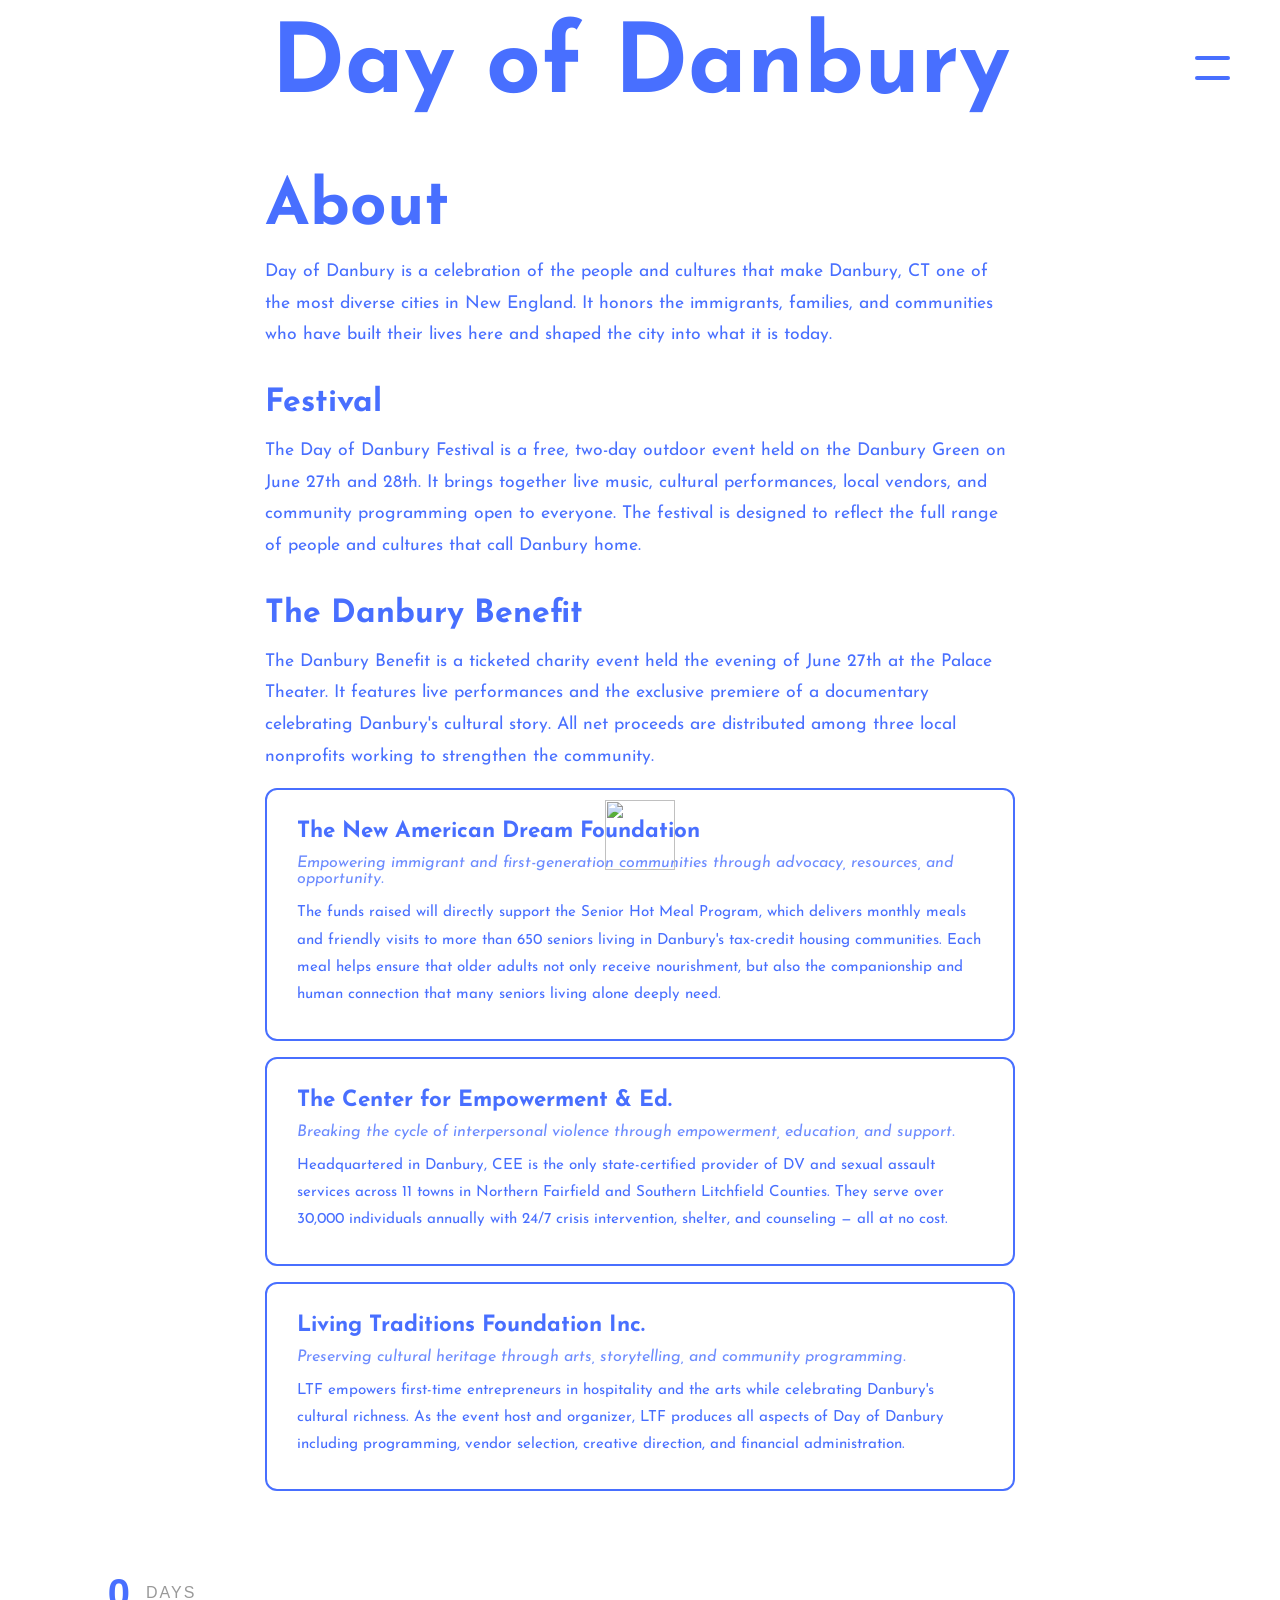
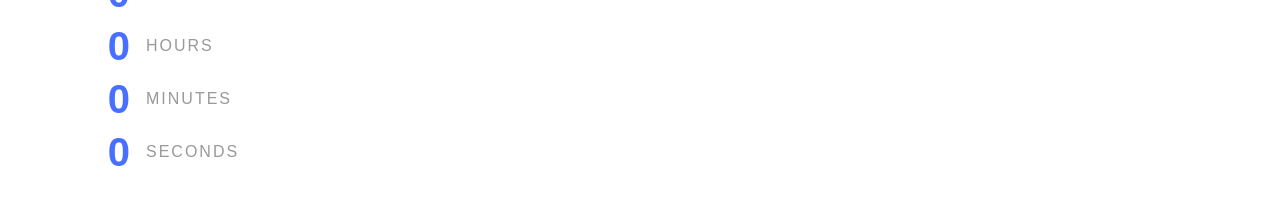
==== About.html @ 227df3ca "initial commit" ====
<!DOCTYPE html>
<html lang="en">
<head>
  <meta charset="UTF-8">
  <meta name="viewport" content="width=device-width, initial-scale=1.0">
  <title>About - Day of Danbury</title>
  <link rel="stylesheet" href="style.css">
  <style>
    @import url('https://fonts.googleapis.com/css2?family=Josefin+Sans:wght@400;700&display=swap');

    .about-content * {
      font-family: 'Futura', 'Josefin Sans', 'Century Gothic', Arial, sans-serif;
      color: #486FFF;
    }

    .about-body {
      font-family: 'Futura', 'Josefin Sans', 'Century Gothic', Arial, sans-serif;
      color: #486FFF;
    }

    .about-subheading {
      font-family: 'Futura', 'Josefin Sans', 'Century Gothic', Arial, sans-serif;
      color: #486FFF;
    }

    .nonprofit-desc {
      font-family: 'Futura', 'Josefin Sans', 'Century Gothic', Arial, sans-serif;
      font-weight: 400;
      font-size: 0.95rem;
      color: #486FFF;
      line-height: 1.8;
    }

    .nonprofit-mission {
      font-family: 'Futura', 'Josefin Sans', 'Century Gothic', Arial, sans-serif;
      color: #486FFF;
    }

    .nonprofit-name {
      font-family: 'Futura', 'Josefin Sans', 'Century Gothic', Arial, sans-serif;
      color: #486FFF;
    }

    .title {
      font-family: 'Futura', 'Josefin Sans', 'Century Gothic', Arial, sans-serif;
      font-weight: 700;
    }

    .hamburger.active {
      position: fixed;
      right: 50px;
      top: 40px;
      transform: none;
    }
  </style>
</head>
<body>

  <!-- Header -->
  <header class="header">
    <a href="index.html" class="title">Day of Danbury</a>
    <div class="hamburger" id="hamburger">
      <span></span>
      <span></span>
    </div>
  </header>

  <!-- Slide-in Menu -->
  <nav class="menu" id="menu">
    <ul> 
      <li><a href="About.html">About</a></li>
      <li><a href="Vendors.html">Vendors</a></li>
      <li><a href="Sponsors.html">Sponsors</a></li>
      <li><a href="Donate.html">Donate</a></li>
      <li><a href="Contact.html">Contact</a></li>
    </ul>
  </nav>

  <!-- Main Content -->
  <div class="container">
    <div class="about-content">

      <h2 class="subpage-title">About</h2>

      <p class="about-body">Day of Danbury is a celebration of the people and cultures that make Danbury, CT one of the most diverse cities in New England. It honors the immigrants, families, and communities who have built their lives here and shaped the city into what it is today.</p>

      <h3 class="about-subheading">Festival</h3>
      <p class="about-body">The Day of Danbury Festival is a free, two-day outdoor event held on the Danbury Green on June 27th and 28th. It brings together live music, cultural performances, local vendors, and community programming open to everyone. The festival is designed to reflect the full range of people and cultures that call Danbury home.</p>

      <h3 class="about-subheading">The Danbury Benefit</h3>
      <p class="about-body">The Danbury Benefit is a ticketed charity event held the evening of June 27th at the Palace Theater. It features live performances and the exclusive premiere of a documentary celebrating Danbury's cultural story. All net proceeds are distributed among three local nonprofits working to strengthen the community.</p>

      <!-- Nonprofit Boxes -->
      <div class="nonprofit-box">
        <a href="https://www.thenewamericandreamfoundation.org/" target="_blank" class="nonprofit-name">The New American Dream Foundation</a>
        <p class="nonprofit-mission">Empowering immigrant and first-generation communities through advocacy, resources, and opportunity.</p>
        <p class="nonprofit-desc">The funds raised will directly support the Senior Hot Meal Program, which delivers monthly meals and friendly visits to more than 650 seniors living in Danbury's tax-credit housing communities. Each meal helps ensure that older adults not only receive nourishment, but also the companionship and human connection that many seniors living alone deeply need.</p>
      </div>

      <div class="nonprofit-box">
        <a href="https://www.thecenterct.org/who-we-are/" target="_blank" class="nonprofit-name">The Center for Empowerment &amp; Ed.</a>
        <p class="nonprofit-mission">Breaking the cycle of interpersonal violence through empowerment, education, and support.</p>
        <p class="nonprofit-desc">Headquartered in Danbury, CEE is the only state-certified provider of DV and sexual assault services across 11 towns in Northern Fairfield and Southern Litchfield Counties. They serve over 30,000 individuals annually with 24/7 crisis intervention, shelter, and counseling — all at no cost.</p>
      </div>

      <div class="nonprofit-box">
        <span class="nonprofit-name no-link">Living Traditions Foundation Inc.</span>
        <p class="nonprofit-mission">Preserving cultural heritage through arts, storytelling, and community programming.</p>
        <p class="nonprofit-desc">LTF empowers first-time entrepreneurs in hospitality and the arts while celebrating Danbury's cultural richness. As the event host and organizer, LTF produces all aspects of Day of Danbury including programming, vendor selection, creative direction, and financial administration.</p>
      </div>

    </div>
  </div>

  <!-- Countdown -->
  <div class="countdown">
    <span class="time"><span id="days">0</span><span class="label">DAYS</span></span>
    <span class="time"><span id="hours">0</span><span class="label">HOURS</span></span>
    <span class="time"><span id="minutes">0</span><span class="label">MINUTES</span></span>
    <span class="time"><span id="seconds">0</span><span class="label">SECONDS</span></span>
  </div>

  <script>
    const targetDate = new Date("June 27, 2026 12:00:00 GMT-0400").getTime();
    function updateCountdown() {
      const now = new Date().getTime();
      const distance = targetDate - now;
      if (distance < 0) return;
      document.getElementById("days").innerText    = Math.floor(distance / (1000*60*60*24));
      document.getElementById("hours").innerText   = Math.floor((distance % (1000*60*60*24)) / (1000*60*60));
      document.getElementById("minutes").innerText = Math.floor((distance % (1000*60*60)) / (1000*60));
      document.getElementById("seconds").innerText = Math.floor((distance % (1000*60)) / 1000);
    }
    setInterval(updateCountdown, 1000);
    updateCountdown();

    document.getElementById("hamburger").addEventListener("click", () => {
      document.getElementById("hamburger").classList.toggle("active");
      document.getElementById("menu").classList.toggle("active");
    });
  </script>

  <!-- Static Home Button -->
  <img src="images/Blue Button.png" id="homeBtnStatic" onclick="window.location.href='index.html'">

</body>
</html>
---- style.css ----
/* ---------------- Base ---------------- */
* {
  box-sizing: border-box;
  margin: 0;
  padding: 0;
}
body, html {
  width: 100%;
  height: 100%;
  font-family: Arial, sans-serif;
  background-color: #fff;
  display: flex;
  flex-direction: column;
  justify-content: space-between;
  align-items: center;
}

/* ---------------- Header ---------------- */
.header {
  width: 100%;
  display: flex;
  justify-content: center;
  align-items: center;
  padding: 20px 50px;
  position: relative;
  z-index: 50;
}
.title {
  font-size: 6rem;
  font-weight: bold;
  color: #486FFF;
  text-decoration: none;
  cursor: default;
}

/* ---------------- Hamburger ---------------- */
.hamburger {
  width: 35px;
  height: 24px;
  display: flex;
  flex-direction: column;
  justify-content: space-between;
  cursor: pointer;
  position: absolute;
  right: 50px;
  top: 50%;
  transform: translateY(-50%);
  z-index: 60;
}
.hamburger span {
  display: block;
  height: 4px;
  background: #486FFF;
  border-radius: 2px;
  transition: all 0.4s ease, background 0.4s ease;
  transform-origin: center;
}

/* X animation — 2 spans only */
.hamburger.active span:nth-child(1) {
  transform: translateY(10px) rotate(45deg);
  background: #fff;
}
.hamburger.active span:nth-child(2) {
  transform: translateY(-10px) rotate(-45deg);
  background: #fff;
}

/* ---------------- Menu Panel ---------------- */
.menu {
  position: fixed;
  top: 0;
  right: 0;
  width: 30%;
  height: 100%;
  background-color: #486FFF;
  box-shadow: -4px 0 10px rgba(0,0,0,0.3);
  display: flex;
  flex-direction: column;
  justify-content: flex-start;
  padding-top: 100px;
  padding-left: 30px;
  opacity: 0;
  pointer-events: none;
  transform: translateX(100%);
  transition: opacity 0.5s ease, transform 0.5s ease;
  z-index: 10;
}
.menu.active {
  opacity: 1;
  pointer-events: auto;
  transform: translateX(0);
}
.menu ul {
  list-style: none;
  padding: 0;
  margin: 0;
}
.menu li {
  margin: 30px 0;
}
.menu a {
  color: #fff;
  text-decoration: none;
  font-size: 5rem;
  font-weight: bold;
  transition: opacity 0.3s ease;
}
.menu a:hover {
  opacity: 0.7;
}


/* ---------------- Logo Wrapper / Horizontal Split ---------------- */
.container {
  display: flex;
  justify-content: center;
  align-items: center;
  flex: 1;
  position: relative;
  width: 100%;
}
.logo-wrapper {
  position: relative;
  width: 300px;
  height: 300px;
  cursor: pointer;
}

/* All logos share this base — positioned from center */
#mainLogo,
.clone {
  width: 100%;
  height: 100%;
  position: absolute;
  top: 50%;
  left: 50%;
  transform: translate(-50%, -50%) scale(1);
  transition: transform 0.8s ease, opacity 0.8s ease;
  pointer-events: none;
}
#mainLogo {
  z-index: 2;
  pointer-events: auto;
}
.clone {
  opacity: 0;
  z-index: 1;
}

/* Hover pulse on main logo — only before split */
.logo-wrapper:not(.active) #mainLogo:hover {
  transform: translate(-50%, -50%) scale(1.3);
  transition: transform 0.3s ease;
}

/* --- Active state --- */

/* Main logo hidden during split — JS flyer handles the shrink animation */
.logo-wrapper.active #mainLogo {
  opacity: 0;
  z-index: 0;
  pointer-events: none;
}

/* clone2 (TNAD Blue) center — raised above mainLogo */
.logo-wrapper.active .clone2 {
  opacity: 1;
  z-index: 3;
  transform: translate(-50%, -50%) scale(1);
  pointer-events: auto;
}

/* clone1 (Center 4 Blue) moves LEFT */
.logo-wrapper.active .clone1 {
  opacity: 1;
  z-index: 3;
  transform: translate(calc(-50% - 340px), -50%) scale(1);
  pointer-events: auto;
}

/* clone3 (Blue Button copy) moves RIGHT */
.logo-wrapper.active .clone3 {
  opacity: 1;
  z-index: 3;
  transform: translate(calc(-50% + 340px), -50%) scale(1);
  pointer-events: auto;
}

/* ---------------- Clone hover pulses — after split ---------------- */
.logo-wrapper.active .clone1:hover {
  transform: translate(calc(-50% - 340px), -50%) scale(1.12);
  transition: transform 0.3s ease;
  cursor: pointer;
}
.logo-wrapper.active .clone2:hover {
  transform: translate(-50%, -50%) scale(1.12);
  transition: transform 0.3s ease;
  cursor: pointer;
}
.logo-wrapper.active .clone3:hover {
  transform: translate(calc(-50% + 340px), -50%) scale(1.12);
  transition: transform 0.3s ease;
  cursor: pointer;
}

/* ---------------- Countdown ---------------- */
.countdown {
  width: 100%;
  padding: 40px 0 40px 50px;
  display: flex;
  flex-direction: column;
  align-items: flex-start;
  gap: 8px;
}
.time {
  display: flex;
  align-items: center;
  gap: 16px;
}
.time span:first-child {
  font-size: 2.5rem;
  font-weight: bold;
  color: #486FFF;
  min-width: 80px;
  text-align: right;
}
.label {
  font-size: 1rem;
  color: #999;
  letter-spacing: 2px;
  text-transform: uppercase;
}


/* ---------------- Animation Area ---------------- */
.animation-area {
  display: flex;
  flex-direction: column;
  align-items: center;
  gap: 80px;
  position: relative;
  margin-top: 140px;
}

/* ---------------- Event Buttons ---------------- */
.event-buttons {
  display: flex;
  justify-content: center;
  gap: 120px;
  opacity: 0;
  transform: translateY(20px);
  transition: opacity 0.8s ease, transform 0.8s ease;
  pointer-events: none;
}
.event-buttons.visible {
  opacity: 1;
  transform: translateY(0);
  pointer-events: auto;
}
.event-btn {
  width: 300px;
  height: 300px;
  object-fit: contain;
  cursor: pointer;
  transition: transform 0.3s ease;
}
.event-btn:hover {
  transform: scale(1.1);
}



/* ---------------- Subpage Content ---------------- */
.subpage-content {
  display: flex;
  flex-direction: column;
  align-items: center;
  justify-content: center;
  gap: 20px;
  text-align: center;
}
.subpage-title {
  font-size: 4rem;
  font-weight: bold;
  color: #486FFF;
}
.coming-soon {
  font-size: 2rem;
  color: #486FFF;
  opacity: 0.6;
  letter-spacing: 3px;
}

/* ---------------- About Text ---------------- */
.about-text {
  font-size: 1.4rem;
  color: #486FFF;
  max-width: 700px;
  text-align: center;
  line-height: 1.8;
}

/* ---------------- About Page ---------------- */
.about-content {
  max-width: 750px;
  width: 90%;
  display: flex;
  flex-direction: column;
  align-items: flex-start;
  gap: 16px;
  padding: 40px 0;
  text-align: left;
}
.about-subheading {
  font-size: 2rem;
  font-weight: bold;
  color: #486FFF;
  margin-top: 20px;
}
.about-body {
  font-size: 1.1rem;
  color: #333;
  line-height: 1.8;
}

/* ---------------- Home Button (shrunken main logo) ---------------- */
#homeBtn {
  display: none;
  width: 70px;
  height: 70px;
  cursor: pointer;
  opacity: 0;
  transition: opacity 0.3s ease;
  position: fixed;
  bottom: 30px;
  left: 50%;
  transform: translateX(-50%);
  z-index: 5;
}
#homeBtn.visible {
  display: block;
  opacity: 1;
}
#homeBtn:hover {
  transform: translateX(-50%) scale(1.15);
}

/* ---------------- Static Home Button (other pages) ---------------- */
#homeBtnStatic {
  display: block;
  width: 70px;
  height: 70px;
  cursor: pointer;
  position: fixed;
  bottom: 30px;
  left: 50%;
  transform: translateX(-50%);
  z-index: 5;
  transition: transform 0.3s ease;
}
#homeBtnStatic:hover {
  transform: translateX(-50%) scale(1.15);
}

/* ---------------- Festival Page ---------------- */
.fest-content {
  display: flex;
  flex-direction: column;
  align-items: center;
  text-align: center;
  gap: 24px;
  max-width: 700px;
  padding: 40px 20px;
}
.fest-dates {
  font-size: 2rem;
  font-weight: bold;
  color: #486FFF;
  letter-spacing: 2px;
}
.fest-body {
  font-size: 1.1rem;
  color: #486FFF;
  line-height: 1.8;
}

/* ---------------- Festival Page ---------------- */
.fest-content {
  display: flex;
  flex-direction: column;
  align-items: center;
  text-align: center;
  gap: 24px;
  max-width: 700px;
  padding: 40px 20px;
}
.fest-dates {
  font-size: 2rem;
  font-weight: bold;
  color: #486FFF;
  letter-spacing: 2px;
}
.fest-body {
  font-size: 1.1rem;
  color: #466FFF;
  line-height: 1.8;
}

/* ---------------- Benefit Page ---------------- */
.benefit-content {
  display: flex;
  flex-direction: column;
  align-items: center;
  text-align: center;
  gap: 30px;
  max-width: 700px;
  width: 90%;
  padding: 40px 20px 100px 20px;
}
.benefit-tagline {
  font-size: 1.3rem;
  font-weight: bold;
  color: #486FFF;
  letter-spacing: 3px;
}
.nonprofit-box {
  width: 100%;
  border: 2.5px solid #486FFF;
  border-radius: 12px;
  padding: 30px;
  display: flex;
  flex-direction: column;
  gap: 12px;
  text-align: left;
}
.nonprofit-name {
  font-size: 1.4rem;
  font-weight: bold;
  color: #486FFF;
  text-decoration: none;
  transition: opacity 0.2s ease;
}
a.nonprofit-name:hover {
  opacity: 0.7;
  text-decoration: underline;
}
.nonprofit-name.no-link {
  cursor: default;
}
.nonprofit-mission {
  font-size: 1rem;
  font-style: italic;
  color: #486FFF;
  opacity: 0.8;
}
.nonprofit-desc {
  font-size: 0.95rem;
  color: #809AFF;
  line-height: 1.8;
}
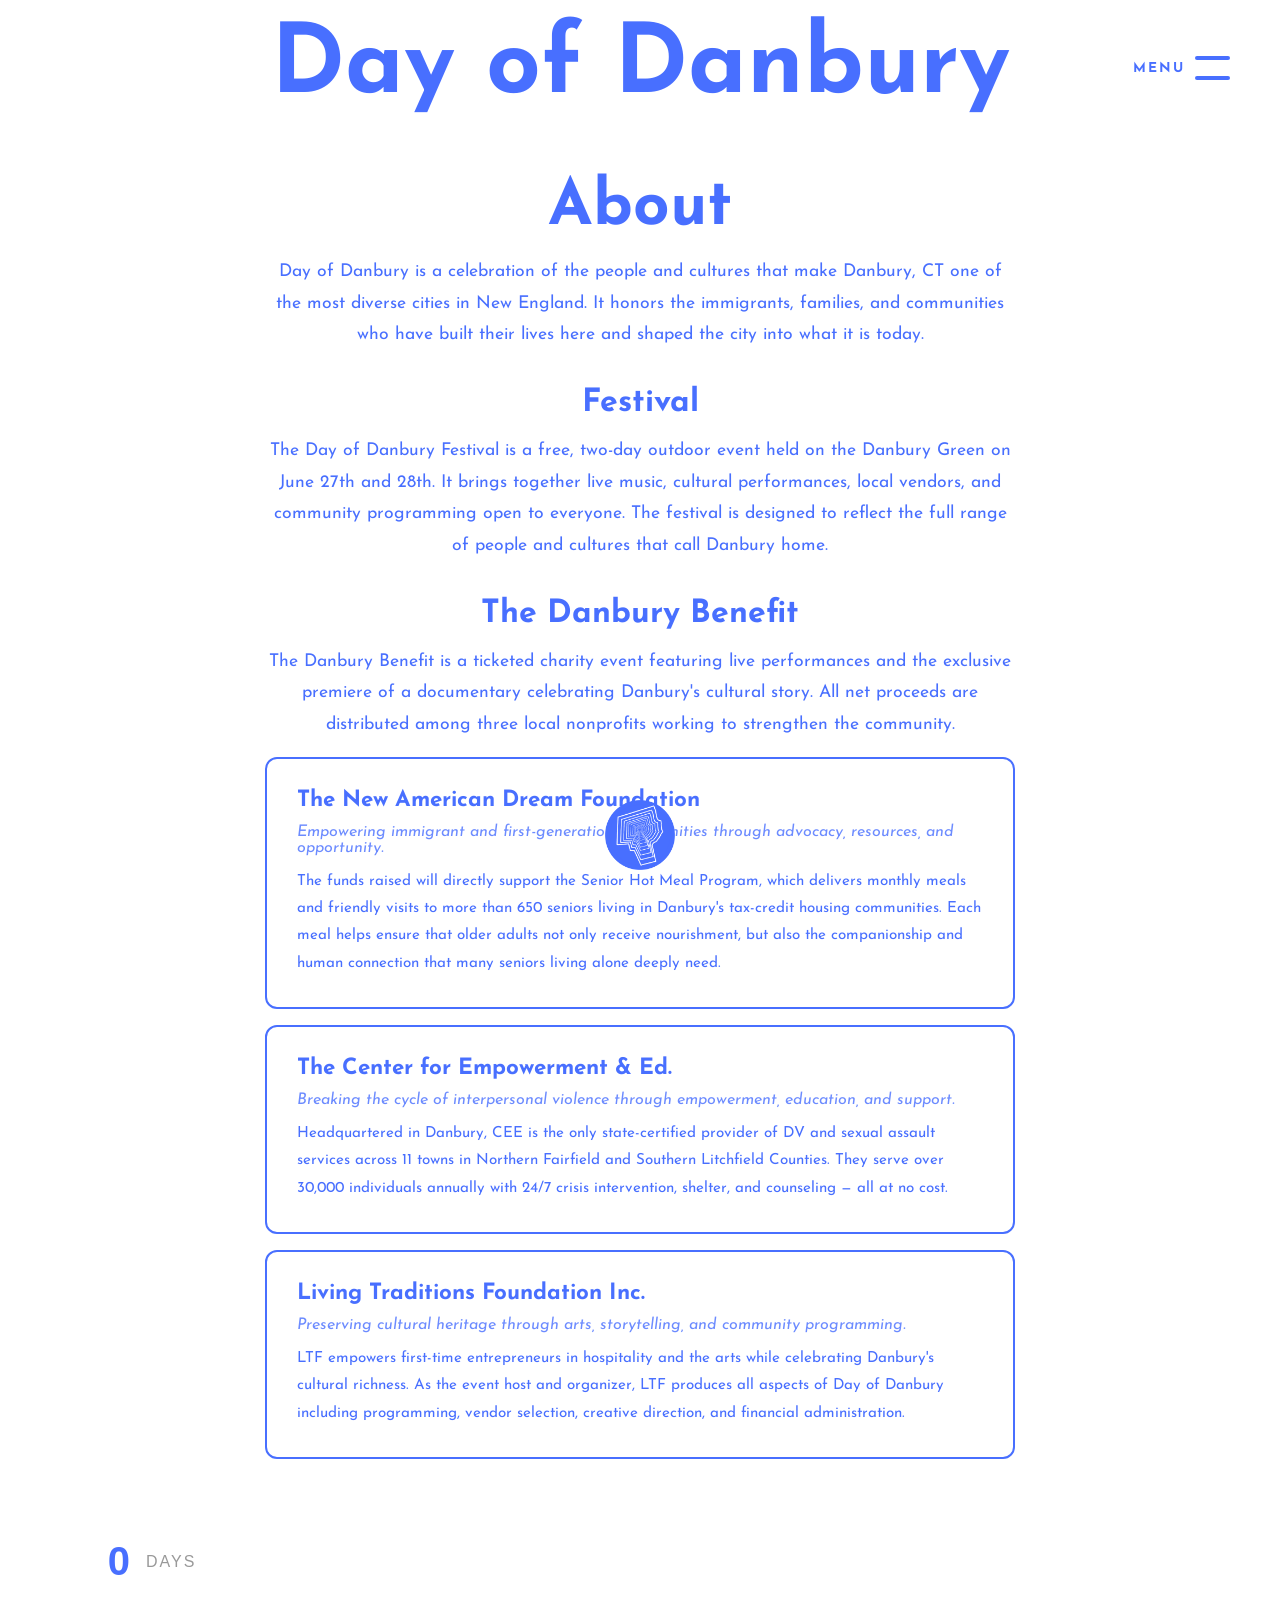
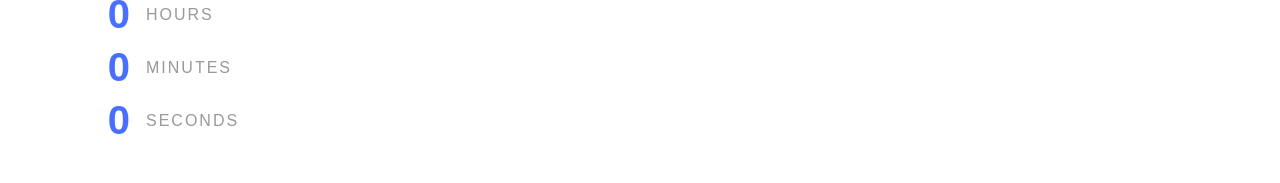
==== commit a2336763: "update pages" ====
--- a/About.html
+++ b/About.html
@@ -5,69 +5,51 @@
   <meta name="viewport" content="width=device-width, initial-scale=1.0">
   <title>About - Day of Danbury</title>
   <link rel="stylesheet" href="style.css">
+  <link href="https://fonts.googleapis.com/css2?family=Josefin+Sans:wght@400;700&display=swap" rel="stylesheet">
   <style>
-    @import url('https://fonts.googleapis.com/css2?family=Josefin+Sans:wght@400;700&display=swap');
+    .title { font-family: 'Futura', 'Josefin Sans', 'Century Gothic', Arial, sans-serif; font-weight: 700; }
+    .hamburger-wrap { position: absolute; right: 50px; top: 50%; transform: translateY(-50%); display: flex; align-items: center; gap: 10px; cursor: pointer; z-index: 60; }
+    .hamburger-wrap.active { position: fixed; top: 40px; right: 50px; transform: none; }
+    .menu-label, .close-label { font-family: 'Futura', 'Josefin Sans', 'Century Gothic', Arial, sans-serif; font-size: 0.85rem; font-weight: 700; letter-spacing: 2px; text-transform: uppercase; user-select: none; transition: opacity 0.3s ease; }
+    .menu-label { color: #486FFF; opacity: 1; }
+    .close-label { color: #fff; opacity: 0; position: absolute; right: 45px; pointer-events: none; }
+    .hamburger-wrap.active .menu-label { opacity: 0; pointer-events: none; }
+    .hamburger-wrap.active .close-label { opacity: 1; pointer-events: auto; }
+    .hamburger { position: static; transform: none; right: auto; top: auto; flex-shrink: 0; }
+    .hamburger.active span:nth-child(1) { transform: translateY(10px) rotate(45deg); background: #fff; }
+    .hamburger.active span:nth-child(2) { transform: translateY(-10px) rotate(-45deg); background: #fff; }
 
-    .about-content * {
-      font-family: 'Futura', 'Josefin Sans', 'Century Gothic', Arial, sans-serif;
-      color: #486FFF;
+    .about-content {
+      max-width: 750px;
+      width: 90%;
+      display: flex;
+      flex-direction: column;
+      align-items: center;
+      gap: 16px;
+      padding: 40px 0;
+      text-align: center;
     }
-
-    .about-body {
-      font-family: 'Futura', 'Josefin Sans', 'Century Gothic', Arial, sans-serif;
-      color: #486FFF;
-    }
-
-    .about-subheading {
-      font-family: 'Futura', 'Josefin Sans', 'Century Gothic', Arial, sans-serif;
-      color: #486FFF;
-    }
-
-    .nonprofit-desc {
-      font-family: 'Futura', 'Josefin Sans', 'Century Gothic', Arial, sans-serif;
-      font-weight: 400;
-      font-size: 0.95rem;
-      color: #486FFF;
-      line-height: 1.8;
-    }
-
-    .nonprofit-mission {
-      font-family: 'Futura', 'Josefin Sans', 'Century Gothic', Arial, sans-serif;
-      color: #486FFF;
-    }
-
-    .nonprofit-name {
-      font-family: 'Futura', 'Josefin Sans', 'Century Gothic', Arial, sans-serif;
-      color: #486FFF;
-    }
-
-    .title {
-      font-family: 'Futura', 'Josefin Sans', 'Century Gothic', Arial, sans-serif;
-      font-weight: 700;
-    }
-
-    .hamburger.active {
-      position: fixed;
-      right: 50px;
-      top: 40px;
-      transform: none;
-    }
+    .about-content * { font-family: 'Futura', 'Josefin Sans', 'Century Gothic', Arial, sans-serif; color: #486FFF; }
+    .about-body { font-size: 1.1rem; line-height: 1.8; }
+    .about-subheading { font-size: 2rem; font-weight: bold; margin-top: 20px; }
+    .nonprofit-box { text-align: left; width: 100%; }
+    .nonprofit-desc { font-weight: 400; font-size: 0.95rem; line-height: 1.8; }
+    .nonprofit-mission { font-style: italic; opacity: 0.8; }
   </style>
 </head>
 <body>
 
-  <!-- Header -->
   <header class="header">
     <a href="index.html" class="title">Day of Danbury</a>
-    <div class="hamburger" id="hamburger">
-      <span></span>
-      <span></span>
+    <div class="hamburger-wrap" id="hamburgerWrap">
+      <span class="menu-label">Menu</span>
+      <span class="close-label">Close</span>
+      <div class="hamburger" id="hamburger"><span></span><span></span></div>
     </div>
   </header>
 
-  <!-- Slide-in Menu -->
   <nav class="menu" id="menu">
-    <ul> 
+    <ul>
       <li><a href="About.html">About</a></li>
       <li><a href="Vendors.html">Vendors</a></li>
       <li><a href="Sponsors.html">Sponsors</a></li>
@@ -76,7 +58,6 @@
     </ul>
   </nav>
 
-  <!-- Main Content -->
   <div class="container">
     <div class="about-content">
 
@@ -88,9 +69,8 @@
       <p class="about-body">The Day of Danbury Festival is a free, two-day outdoor event held on the Danbury Green on June 27th and 28th. It brings together live music, cultural performances, local vendors, and community programming open to everyone. The festival is designed to reflect the full range of people and cultures that call Danbury home.</p>
 
       <h3 class="about-subheading">The Danbury Benefit</h3>
-      <p class="about-body">The Danbury Benefit is a ticketed charity event held the evening of June 27th at the Palace Theater. It features live performances and the exclusive premiere of a documentary celebrating Danbury's cultural story. All net proceeds are distributed among three local nonprofits working to strengthen the community.</p>
+      <p class="about-body">The Danbury Benefit is a ticketed charity event featuring live performances and the exclusive premiere of a documentary celebrating Danbury's cultural story. All net proceeds are distributed among three local nonprofits working to strengthen the community.</p>
 
-      <!-- Nonprofit Boxes -->
       <div class="nonprofit-box">
         <a href="https://www.thenewamericandreamfoundation.org/" target="_blank" class="nonprofit-name">The New American Dream Foundation</a>
         <p class="nonprofit-mission">Empowering immigrant and first-generation communities through advocacy, resources, and opportunity.</p>
@@ -112,13 +92,14 @@
     </div>
   </div>
 
-  <!-- Countdown -->
   <div class="countdown">
     <span class="time"><span id="days">0</span><span class="label">DAYS</span></span>
     <span class="time"><span id="hours">0</span><span class="label">HOURS</span></span>
     <span class="time"><span id="minutes">0</span><span class="label">MINUTES</span></span>
     <span class="time"><span id="seconds">0</span><span class="label">SECONDS</span></span>
   </div>
+
+  <img src="images/Blue Button.png" id="homeBtnStatic" onclick="window.location.href='index.html'">
 
   <script>
     const targetDate = new Date("June 27, 2026 12:00:00 GMT-0400").getTime();
@@ -133,15 +114,11 @@
     }
     setInterval(updateCountdown, 1000);
     updateCountdown();
-
-    document.getElementById("hamburger").addEventListener("click", () => {
+    document.getElementById("hamburgerWrap").addEventListener("click", function() {
+      this.classList.toggle("active");
       document.getElementById("hamburger").classList.toggle("active");
       document.getElementById("menu").classList.toggle("active");
     });
   </script>
-
-  <!-- Static Home Button -->
-  <img src="images/Blue Button.png" id="homeBtnStatic" onclick="window.location.href='index.html'">
-
 </body>
 </html>
--- a/style.css
+++ b/style.css
@@ -163,15 +163,7 @@
   pointer-events: none;
 }
 
-/* clone2 (TNAD Blue) center — raised above mainLogo */
-.logo-wrapper.active .clone2 {
-  opacity: 1;
-  z-index: 3;
-  transform: translate(-50%, -50%) scale(1);
-  pointer-events: auto;
-}
-
-/* clone1 (Center 4 Blue) moves LEFT */
+/* clone1 (festival) moves LEFT */
 .logo-wrapper.active .clone1 {
   opacity: 1;
   z-index: 3;
@@ -179,8 +171,8 @@
   pointer-events: auto;
 }
 
-/* clone3 (Blue Button copy) moves RIGHT */
-.logo-wrapper.active .clone3 {
+/* clone2 (benefit) moves RIGHT */
+.logo-wrapper.active .clone2 {
   opacity: 1;
   z-index: 3;
   transform: translate(calc(-50% + 340px), -50%) scale(1);
@@ -194,11 +186,6 @@
   cursor: pointer;
 }
 .logo-wrapper.active .clone2:hover {
-  transform: translate(-50%, -50%) scale(1.12);
-  transition: transform 0.3s ease;
-  cursor: pointer;
-}
-.logo-wrapper.active .clone3:hover {
   transform: translate(calc(-50% + 340px), -50%) scale(1.12);
   transition: transform 0.3s ease;
   cursor: pointer;
@@ -458,4 +445,104 @@
   font-size: 0.95rem;
   color: #809AFF;
   line-height: 1.8;
+}
+
+/* ---------------- Mobile ---------------- */
+@media (max-width: 768px) {
+
+  /* Title centered and scaled down */
+  .title {
+    font-size: 2.8rem;
+    text-align: center;
+    width: 100%;
+  }
+
+  /* Header layout */
+  .header {
+    padding: 20px 20px;
+    justify-content: center;
+  }
+
+  /* Hamburger stays top right */
+  .hamburger {
+    right: 20px;
+  }
+
+  /* Menu takes full width on mobile */
+  .menu {
+    width: 100%;
+    padding-top: 100px;
+    padding-left: 40px;
+  }
+
+  /* Smaller menu font on mobile */
+  .menu a {
+    font-size: 3rem;
+  }
+
+  .menu li {
+    margin: 20px 0;
+  }
+
+  /* Logo and animation scaled down */
+  .logo-wrapper {
+    width: 180px;
+    height: 180px;
+  }
+
+  .animation-area {
+    margin-top: 60px;
+    gap: 40px;
+  }
+
+  /* Clones spread less on mobile */
+  .logo-wrapper.active .clone1 {
+    transform: translate(calc(-50% - 160px), -50%) scale(1);
+  }
+  .logo-wrapper.active .clone2 {
+    transform: translate(calc(-50% + 160px), -50%) scale(1);
+  }
+  .logo-wrapper.active .clone1:hover {
+    transform: translate(calc(-50% - 160px), -50%) scale(1.12);
+  }
+  .logo-wrapper.active .clone2:hover {
+    transform: translate(calc(-50% + 160px), -50%) scale(1.12);
+  }
+
+  /* Event buttons stacked and smaller */
+  .event-buttons {
+    flex-direction: column;
+    align-items: center;
+    gap: 30px;
+  }
+  .event-btn {
+    width: 180px;
+    height: 180px;
+  }
+
+  /* Countdown scaled */
+  .countdown {
+    padding: 20px 0 20px 30px;
+  }
+  .time span:first-child {
+    font-size: 1.8rem;
+    min-width: 60px;
+  }
+
+  /* Subpage title */
+  .subpage-title {
+    font-size: 2.5rem;
+  }
+
+  .coming-soon {
+    font-size: 1.4rem;
+  }
+
+  .about-content {
+    padding: 20px 20px;
+  }
+
+  .nonprofit-box {
+    padding: 20px;
+  }
 }
